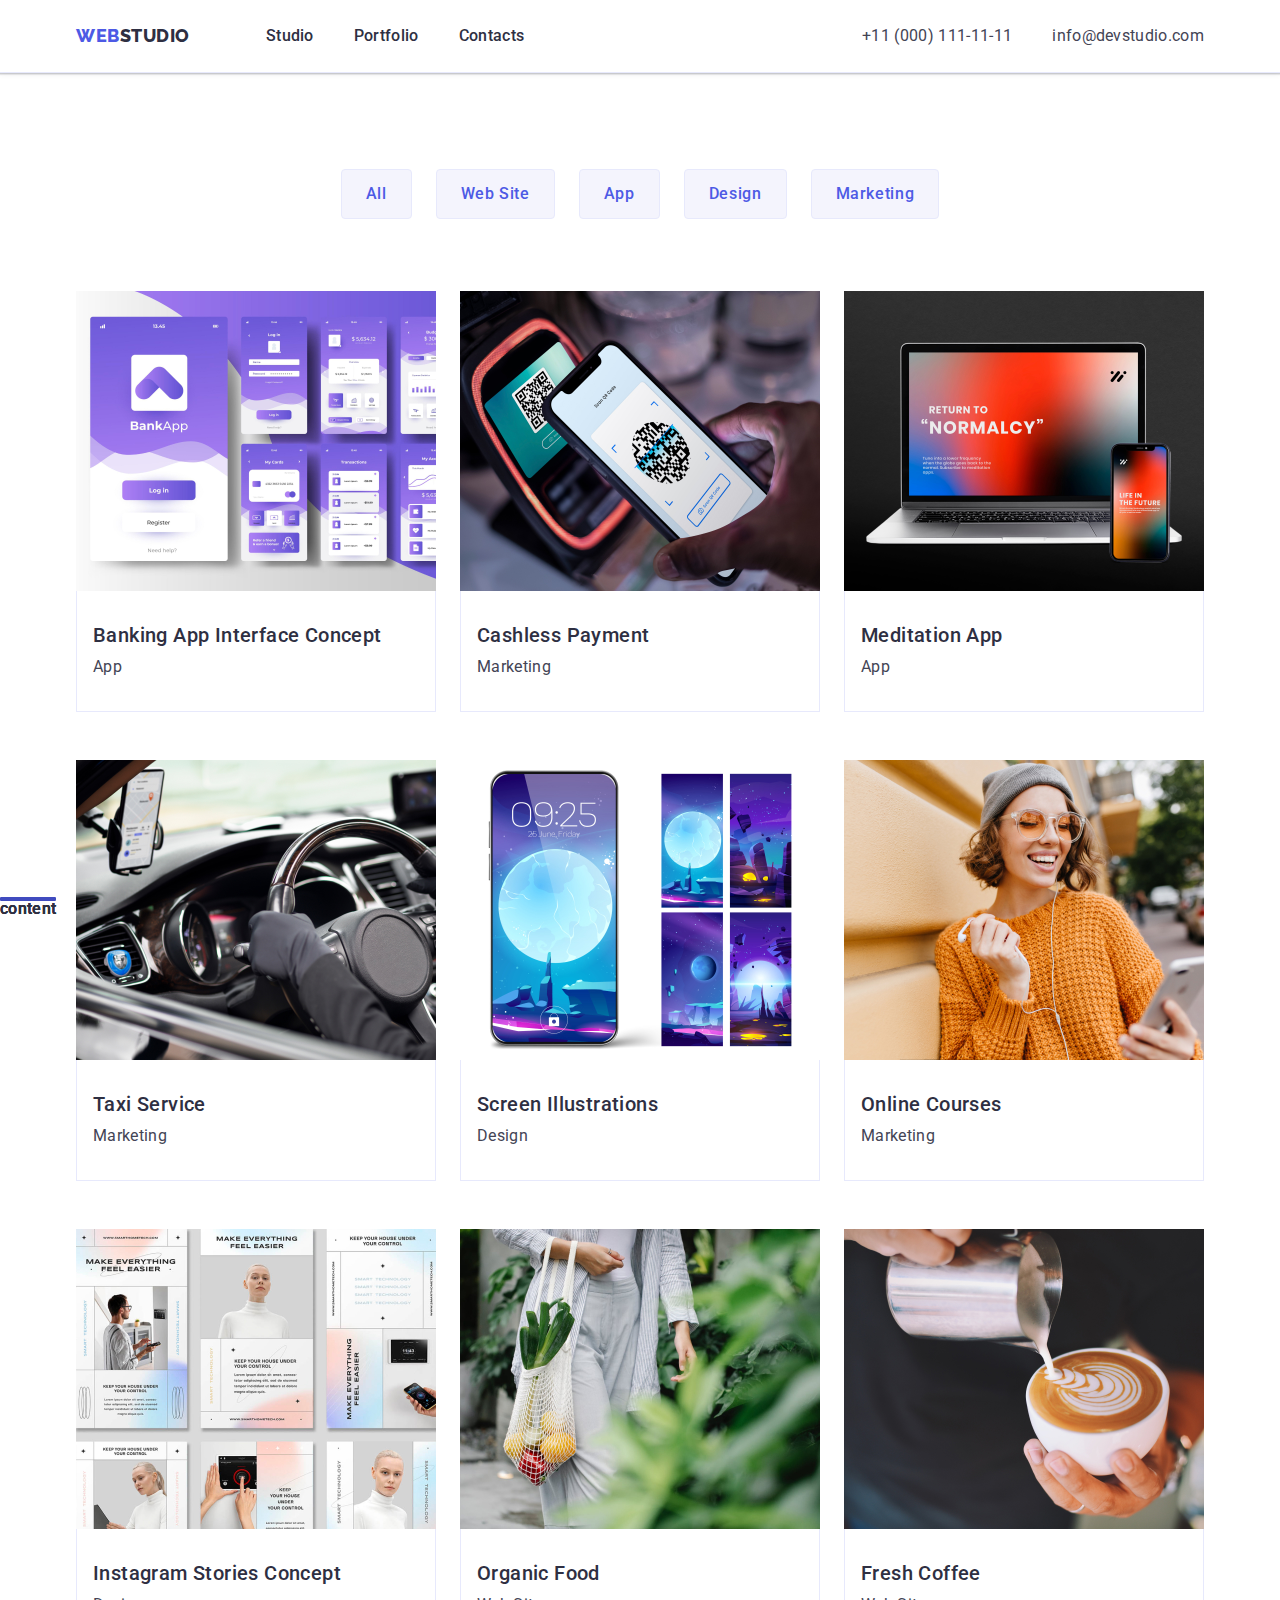
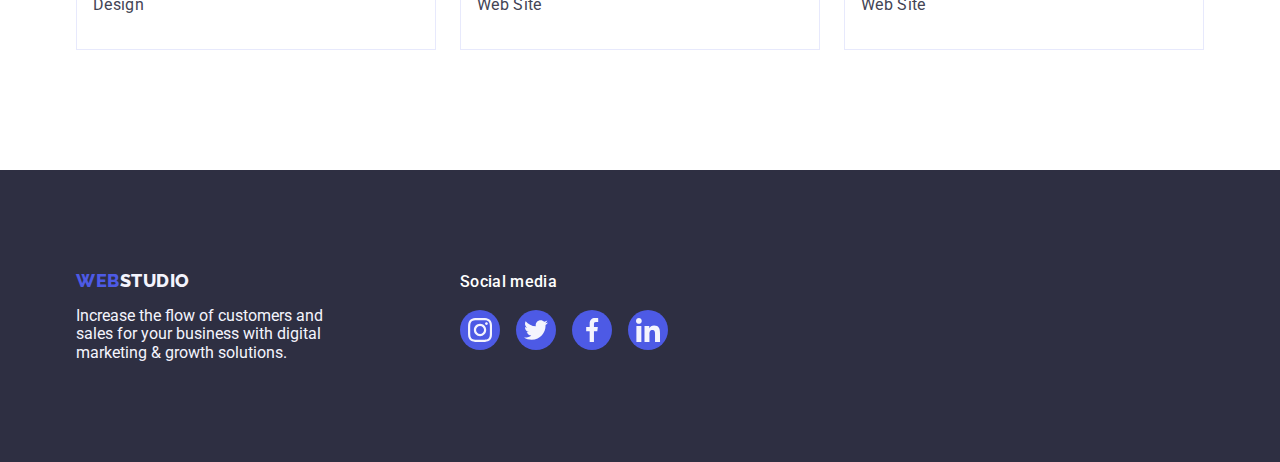
==== portfolio.html @ 979c7524 "Initial commit" ====
<!DOCTYPE html>
<html lang="en">
  <head>
    <meta charset="UTF-8" />
    <meta name="viewport" content="width=device-width, initial-scale=1.0" />
    <title>WebStudio</title>
    <link
      rel="stylesheet"
      href="https://cdnjs.cloudflare.com/ajax/libs/modern-normalize/1.0.0/modern-normalize.min.css"
    />
    <link rel="preconnect" href="https://fonts.googleapis.com" />
    <link rel="preconnect" href="https://fonts.gstatic.com" crossorigin />
    <link
      href="https://fonts.googleapis.com/css2?family=Raleway:wght@800&family=Roboto:wght@400;500;700;900&display=swap"
      rel="stylesheet"
    />
    <link rel="stylesheet" href="./css/styles.css" />
  </head>
  <body>
    <header class="header">
      <div class="header-box container">
        <nav class="navigation">
          <a class="logo link" href="./index.html"
            >Web<span class="logo-color">Studio</span></a
          >
          <ul class="navigation-menu list">
            <li>
              <a class="navigation-link link" href="./index.html">Studio</a>
            </li>
            <li>
              <a class="navigation-link link" href="./portfolio.html"
                >Portfolio</a
              >
            </li>
            <li><a class="navigation-link link" href="">Contacts</a></li>
          </ul>
        </nav>
        <address class="address-list">
          <ul class="address-menu list">
            <li>
              <a class="address-item link" href="tel:+110001111111"
                >+11 (000) 111-11-11</a
              >
            </li>
            <li>
              <a class="address-item link" href="mailto:info@devstudio.com"
                >info@devstudio.com</a
              >
            </li>
          </ul>
        </address>
      </div>
    </header>
    <main>
      <section class="galery">
        <div class="container">
          <h1 class="visually-hidden">Galery</h1>
          <ul class="button-list list">
            <li><button class="button" type="button">All</button></li>
            <li><button class="button" type="button">Web Site</button></li>
            <li><button class="button" type="button">App</button></li>
            <li><button class="button" type="button">Design</button></li>
            <li><button class="button" type="button">Marketing</button></li>
          </ul>
          <ul class="galery-list list">
            <li class="galery-foto">
              <a class="galery-link link" href="">
                <img
                  src="./images/banking-app-interface-concept.jpg"
                  alt="Banking App Interface Concept"
                  width="360"
                  height="300"
                />
                <div class="galery-info">
                  <h2 class="galery-about">Banking App Interface Concept</h2>
                  <p class="goals-text">App</p>
                </div>
              </a>
            </li>
            <li class="galery-foto">
              <a class="galery-link link" href="">
                <img
                  src="./images/cashless-payment.jpg"
                  alt="Cashless Payment"
                  width="360"
                  height="300"
                />
                <div class="galery-info">
                  <h2 class="galery-about">Cashless Payment</h2>
                  <p class="goals-text">Marketing</p>
                </div>
              </a>
            </li>
            <li class="galery-foto">
              <a class="galery-link link" href="">
                <img
                  src="./images/meditation-app.jpg"
                  alt="Meditation App"
                  width="360"
                  height="300"
                />
                <div class="galery-info">
                  <h2 class="galery-about">Meditation App</h2>
                  <p class="goals-text">App</p>
                </div>
              </a>
            </li>
            <li class="galery-foto">
              <a class="galery-link link" href="">
                <img
                  src="./images/taxi-service.jpg"
                  alt="Taxi Service"
                  width="360"
                  height="300"
                />
                <div class="galery-info">
                  <h2 class="galery-about">Taxi Service</h2>
                  <p class="goals-text">Marketing</p>
                </div>
              </a>
            </li>
            <li class="galery-foto">
              <a class="galery-link link" href="">
                <img
                  src="./images/screen-illustrations.jpg"
                  alt="Screen Illustrations"
                  width="360"
                  height="300"
                />
                <div class="galery-info">
                  <h2 class="galery-about">Screen Illustrations</h2>
                  <p class="goals-text">Design</p>
                </div>
              </a>
            </li>
            <li class="galery-foto">
              <a class="galery-link link" href="">
                <img
                  src="./images/online-courses.jpg"
                  alt="Online Courses"
                  width="360"
                  height="300"
                />
                <div class="galery-info">
                  <h2 class="galery-about">Online Courses</h2>
                  <p class="goals-text">Marketing</p>
                </div>
              </a>
            </li>
            <li class="galery-foto">
              <a class="galery-link link" href="">
                <img
                  src="./images/instagram-stories-concept.jpg"
                  alt="Instagram Stories Concept"
                  width="360"
                  height="300"
                />
                <div class="galery-info">
                  <h2 class="galery-about">Instagram Stories Concept</h2>
                  <p class="goals-text">Design</p>
                </div>
              </a>
            </li>
            <li class="galery-foto">
              <a class="galery-link link" href="">
                <img
                  src="./images/organic-food.jpg"
                  alt="Organic Food"
                  width="360"
                  height="300"
                />
                <div class="galery-info">
                  <h2 class="galery-about">Organic Food</h2>
                  <p class="goals-text">Web Site</p>
                </div>
              </a>
            </li>
            <li class="galery-foto">
              <a class="galery-link link" href="">
                <img
                  src="./images/fresh-coffee.jpg"
                  alt="Fresh Coffee"
                  width="360"
                  height="300"
                />
                <div class="galery-info">
                  <h2 class="galery-about">Fresh Coffee</h2>
                  <p class="goals-text">Web Site</p>
                </div>
              </a>
            </li>
          </ul>
        </div>
      </section>
    </main>
    <footer class="footer">
      <div class="footer-info container">
        <div class="footer-logo-container">
          <a class="footer-logo link" href="./index.html"
            >Web<span class="logo-color-footer">Studio</span></a
          >
          <p class="footer-text">
            Increase the flow of customers and sales for your business with
            digital marketing & growth solutions.
          </p>
        </div>
        <div>
          <p class="footer-social">Social media</p>
          <ul class="footer-social-list list">
            <li class="footer-social-item">
              <a class="footer-social-link" href="">
                <svg class="footer-social-logo" width="24" height="24">
                  <use href="./images/icons.svg#instagram"></use>
                </svg>
              </a>
            </li>
            <li class="footer-social-item">
              <a class="footer-social-link" href=""
                ><svg class="footer-social-logo" width="24" height="24">
                  <use href="./images/icons.svg#twitter"></use></svg
              ></a>
            </li>
            <li class="footer-social-item">
              <a class="footer-social-link" href=""
                ><svg class="footer-social-logo" width="24" height="24">
                  <use href="./images/icons.svg#facebook"></use></svg
              ></a>
            </li>
            <li class="footer-social-item">
              <a class="footer-social-link" href=""
                ><svg class="footer-social-logo" width="24" height="24">
                  <use href="./images/icons.svg#linkedin"></use></svg
              ></a>
            </li>
          </ul>
        </div>
      </div>
    </footer>
    <div>
      <script src="./js/modal.js"></script>
    </div>
  </body>
</html>
---- css/styles.css ----
:root {
  --primary-brand: #4d5ae5;
  --pressed-state: #404bbf;
  --dark-color: #2e2f42;
  --succes-color: #31d0aa;
  --text-color: #434455;
  --subtle-text-color: #8e8f99;
  --accent-color: #e7e9fc;
  --light-color: #f4f4fd;
  --hero-background: #2e2f42;
  --white-background: #ffffff;
  --modal-background: #fcfcfc;
}
body {
  font-family: "Roboto", sans-serif;
  color: var(--text-color);
  background-color: var(--white-background);
}
img {
  display: block;
}

h1,
h2,
h3,
h4,
h5,
h6,
p {
  margin: 0;
}

/*todo INDEX-PORTFOLIO HEADER */

.header {
  border-bottom: 1px solid var(--accent-color);
  padding-top: 24px;
  padding-bottom: 24px;
  box-shadow: 0px 2px 1px rgba(46, 47, 66, 0.08),
    0px 1px 1px rgba(46, 47, 66, 0.16), 0px 1px 6px rgba(46, 47, 66, 0.08);
}

.header-box {
  display: flex;
}
.container {
  width: 1158px;
  margin: 0 auto;
  padding: 0 15px;
}

.navigation {
  display: flex;
  align-items: center;
}

.navigation-menu {
  display: flex;
  gap: 40px;
}
.logo {
  font-family: "Raleway", sans-serif;
  font-weight: 800;
  font-size: 18px;
  line-height: 1.17;
  letter-spacing: 0.03em;
  text-transform: uppercase;
  color: var(--primary-brand);
  margin-right: 76px;
}

.logo-color {
  color: var(--dark-color);
}

.link {
  text-decoration: none;
}

.list {
  list-style: none;
  margin: 0;
  padding: 0;
}

.navigation-link {
  font-weight: 500;
  font-size: 16px;
  line-height: 1.5;
  letter-spacing: 0.02em;
  color: var(--dark-color);
  padding-top: 24px;
  padding-bottom: 24px;
}

.address-menu {
  display: flex;
  gap: 40px;
}
.navigation-link:hover,
.navigation-link:focus {
  color: var(--pressed-state);
}

.navigation-link::after {
  content: "content";
  position: absolute;
  left: 0;
  bottom: -1px;
  height: 4px;
  background-color: var(--pressed-state);
  border-radius: 2px;
  transition: 250ms;
  cubic-bezier: (0.4, 0, 0.2, 1);
}

.address-list {
  font-style: normal;
  margin-left: auto;
}
.address-item {
  font-size: 16px;
  line-height: 1.5;
  letter-spacing: 0.02em;
  color: var(--text-color);
}
.address-item:hover,
.address-item:focus {
  color: var(--pressed-state);
  transition: 250ms;
  cubic-bezier: (0.4, 0, 0.2, 1);
}

/*! INDEX MAIN */
/** HERO SECTION */

.hero {
  background-color: var(--hero-background);
  padding-top: 188px;
  padding-bottom: 188px;
  background-image: linear-gradient(
      rgba(46, 47, 66, 0.7),
      rgba(46, 47, 66, 0.7)
    ),
    url(../images/people-office.jpg);
  max-width: 1440px;
  background-repeat: no-repeat;
  background-position: center;
  background-size: cover;
  display: flex;
  margin: 0 auto;
}
.hero-text {
  font-size: 56px;
  line-height: 1.07;
  text-align: center;
  letter-spacing: 0.02em;
  color: var(--white-background);
  max-width: 496px;
  margin: 0 auto;
  margin-bottom: 48px;
}
.hero-button {
  background-color: var(--primary-brand);
  font-family: "Roboto", sans-serif;
  font-weight: 500;
  font-size: 16px;
  line-height: 1.5;
  letter-spacing: 0.04em;
  color: var(--white-background);
  cursor: pointer;
  display: block;
  min-width: 169px;
  height: 56px;
  border: none;
  border-radius: 4px;
  margin: 0 auto;
}

.hero-button:hover,
.hero-button:focus {
  background-color: var(--pressed-state);
  transition: 250ms;
  cubic-bezier: (0.4, 0, 0.2, 1);
}

/** GOALS SECTION */

.goals-section {
  padding-top: 120px;
  padding-bottom: 120px;
}
.visually-hidden {
  position: absolute;
  white-space: nowrap;
  width: 1px;
  height: 1px;
  overflow: hidden;
  border: 0;
  padding: 0;
  clip: rect(0 0 0 0);
  clip-path: inset(50%);
  margin: -1px;
}

.goals-list {
  display: flex;
  gap: 24px;
}

.goals-list-item {
  flex-basis: calc((100% - 3 * 24px) / 4);
}

.goals-item {
  font-weight: 500;
  font-size: 20px;
  line-height: 1.2;
  letter-spacing: 0.02em;
  color: var(--dark-color);
  margin-bottom: 8px;
}
.goals-text {
  font-size: 16px;
  line-height: 1.5;
  letter-spacing: 0.02em;
  color: var(--text-color);
}

.goals-logo {
  display: flex;
  align-items: center;
  justify-content: center;
  height: 112px;
  background-color: var(--light-color);
  border-radius: 4px;
  margin-bottom: 8px;
}

/** WORK SECTION */

.what-we-doing {
  padding-bottom: 120px;
}
.work {
  font-size: 36px;
  line-height: 1.11;
  text-align: center;
  letter-spacing: 0.02em;
  text-transform: capitalize;
  color: var(--dark-color);
  margin-bottom: 72px;
}

.work-list {
  display: flex;
  gap: 24px;
}

.work-item {
  flex-basis: calc((100% - 2 * 16px) / 3);
}
/** TEAM SECTION */

.team {
  background-color: var(--light-color);
  padding-top: 120px;
  padding-bottom: 120px;
}
.team-title {
  font-size: 36px;
  line-height: 1.11;
  text-align: center;
  letter-spacing: 0.02em;
  text-transform: capitalize;
  color: var(--dark-color);
  margin-bottom: 72px;
}

.team-list {
  display: flex;
  gap: 24px;
}
.team-member {
  background-color: var(--white-background);
  flex-basis: calc((100% - 72px) / 4);
  border-radius: 0px 0px 4px 4px;
  box-shadow: 0px 1px 6px rgba(46, 47, 66, 0.08),
    0px 1px 1px rgba(46, 47, 66, 0.16), 0px 2px 1px rgba(46, 47, 66, 0.08);
}

.member-info {
  padding: 32px 0 32px;
}
.name-member {
  font-weight: 500;
  font-size: 20px;
  line-height: 1.2;
  letter-spacing: 0.02em;
  color: var(--dark-color);
  text-align: center;
  margin-bottom: 8px;
}
.profession-member {
  font-size: 16px;
  line-height: 1.5;
  letter-spacing: 0.02em;
  color: var(--text-color);
  text-align: center;
}

.team-social {
  display: flex;
  justify-content: center;
  gap: 24px;
}

.social-logo {
  width: 40px;
  height: 40px;
}

.social-link {
  width: 100%;
  height: 100%;
  background-color: var(--primary-brand);
  border-radius: 50%;
  display: flex;
  align-items: center;
  justify-content: center;
}

.social-link:hover,
.social-link:focus {
  background-color: var(--pressed-state);
  transition: 250ms;
  cubic-bezier: (0.4, 0, 0.2, 1);
}

.logo-icon {
  fill: var(--light-color);
}

/** CUSTOMERS SECTION */

.customers {
  padding: 120px 0 120px;
}
.customers-header {
  font-size: 36px;
  line-height: 1.1;
  text-align: center;
  color: var(--dark-color);
  margin-bottom: 72px;
}

.customers-list {
  display: flex;
  gap: 24px;
}

.customer-item {
  width: calc((100% - 120px) / 6);
  height: 88px;
}

.customer-link {
  width: 100%;
  height: 100%;
  display: flex;
  align-items: center;
  justify-content: center;
  color: var(--subtle-text-color);
  border-radius: 4px;
  border: 1px solid var(--subtle-text-color);
}

.customer-link:hover,
.customer-link:focus {
  border-color: var(--pressed-state);
  color: var(--pressed-state);
  transition: 250ms;
  cubic-bezier: (0.4, 0, 0.2, 1);
}

.customer-logo {
  fill: currentColor;
}

/*todo INDEX-PORTFOLIO FOOTER */

.footer {
  background-color: var(--dark-color);
  padding-top: 100px;
  padding-bottom: 100px;
}

.footer-logo {
  font-family: "Raleway", sans-serif;
  font-weight: 800;
  font-size: 18px;
  line-height: 1.17;
  letter-spacing: 0.03em;
  text-transform: uppercase;
  color: var(--primary-brand);
  margin-right: 76px;
  margin-bottom: 16px;
  display: inline-block;
}
.logo-color-footer {
  color: var(--light-color);
}
.footer-text {
  color: var(--light-color);
  max-width: 264px;
}

.footer-info {
  display: flex;
  align-items: baseline;
  gap: 120px;
}

.footer-social {
  font-weight: 500;
  font-size: 16px;
  line-height: 1.5;
  letter-spacing: 0.02em;
  color: var(--white-background);
  margin-bottom: 16px;
}

.footer-social-list {
  display: flex;
  gap: 16px;
}

.footer-social-item {
  width: 40px;
  height: 40px;
}

.footer-social-link {
  width: 100%;
  height: 100%;
  background-color: var(--primary-brand);
  border-radius: 50%;
  display: flex;
  align-items: center;
  justify-content: center;
}

.footer-social-link:hover,
.footer-social-link:focus {
  background-color: var(--succes-color);
  transition: 250ms;
  cubic-bezier: (0.4, 0, 0.2, 1);
}

.footer-social-logo {
  fill: var(--light-color);
}

/*! PORTFOLIO MAIN */

.galery {
  padding-top: 96px;
  padding-bottom: 120px;
}

.button-list {
  display: flex;
  justify-content: center;
  gap: 24px;
  margin-bottom: 72px;
}
.button {
  font-family: "Roboto", sans-serif;
  font-weight: 500;
  font-size: 16px;
  line-height: 1.5;
  letter-spacing: 0.04em;
  color: var(--primary-brand);
  background-color: var(--light-color);
  cursor: pointer;
  padding: 12px 24px 12px 24px;
  border: 1px solid var(--accent-color);
  border-radius: 4px;
}
.button:hover,
.button:focus {
  color: var(--white-background);
  background-color: var(--pressed-state);
  border: 1px solid transparent;
  box-shadow: 0px 3px 1px rgba(0, 0, 0, 0.1), 0px 2px 1px rgba(0, 0, 0, 0.08),
    0px 2px 2px rgba(0, 0, 0, 0.12);
}
.galery-list {
  display: flex;
  flex-wrap: wrap;
  column-gap: 24px;
  row-gap: 48px;
}

.galery-foto {
  width: calc((100% - 2 * 24px) / 3);
}

.galery-link {
  display: block;
}

.galery-link:hover,
.galery-link:focus {
  box-shadow: 0px 1px 6px rgba(46, 47, 66, 0.08),
    0px 1px 1px rgba(46, 47, 66, 0.16), 0px 2px 1px rgba(46, 47, 66, 0.08);
}

.galery-info {
  padding: 32px 16px;
  border: 1px solid var(--accent-color);
  border-top: none;
}

.galery-about {
  font-weight: 500;
  font-size: 20px;
  line-height: 1.2;
  letter-spacing: 0.02em;
  color: var(--dark-color);
  margin-bottom: 8px;
}

/** MODAL */
.modal {
  position: fixed;
  top: 0;
  left: 0;
  width: 100%;
  height: 100%;
  background-color: rgba(46, 47, 66, 0.4);
  transition: opacity 250ms cubic-bezier(0.4, 0, 0.2, 1),
    visibility 250ms cubic-bezier(0.4, 0, 0.2, 1);
}
.is-hidden {
  opacity: 0;
  visibility: hidden;
  pointer-events: none;
}

.modal-script {
  position: absolute;
  top: 50%;
  left: 50%;
  transform: translate(-50%, -50%) scale(1);
  width: 408px;
  min-height: 584px;
  background: var(--modal-background);
  box-shadow: 0px 1px 1px rgba(0, 0, 0, 0.14), 0px 1px 3px rgba(0, 0, 0, 0.12),
    0px 2px 1px rgba(0, 0, 0, 0.2);
  border-radius: 4px;
  transition: transform 250ms cubic-bezier(0.4, 0, 0.2, 1);
}

.modal-button-close {
  position: absolute;
  top: 24px;
  right: 24px;
  width: 24px;
  height: 24px;
  border-radius: 50%;
  display: flex;
  align-items: center;
  justify-content: center;
  background-color: var(--accent-color);
  border: 1px solid rgba(0, 0, 0, 0.1);
  padding: 0;
  cursor: pointer;
  transition: background-color 250ms cubic-bezier(0.4, 0, 0.2, 1),
    border 250ms cubic-bezier(0.4, 0, 0.2, 1);
}

.modal-button-close:hover,
.modal-button-close:focus {
  background-color: var(--pressed-state);
  border: none;
}

.modal-button:hover,
.modal-button:focus {
  fill: var(--white-background);
}
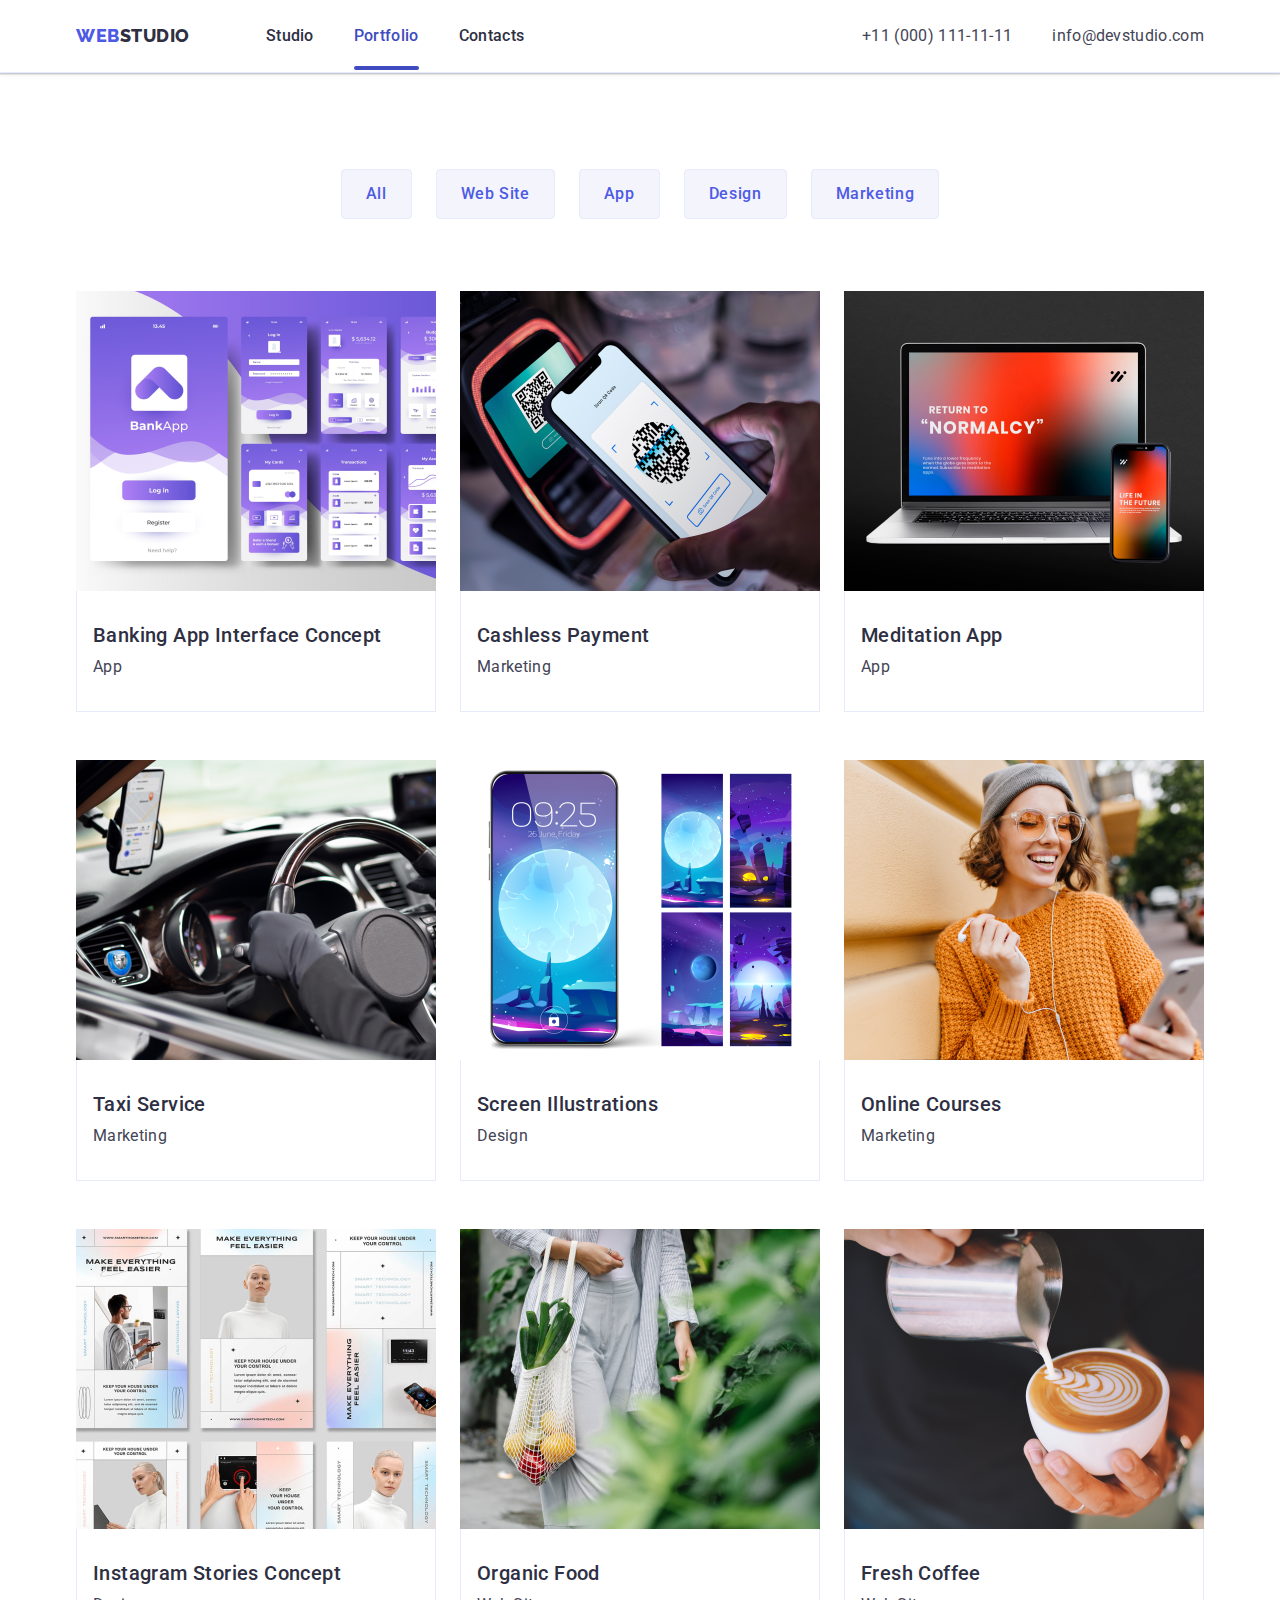
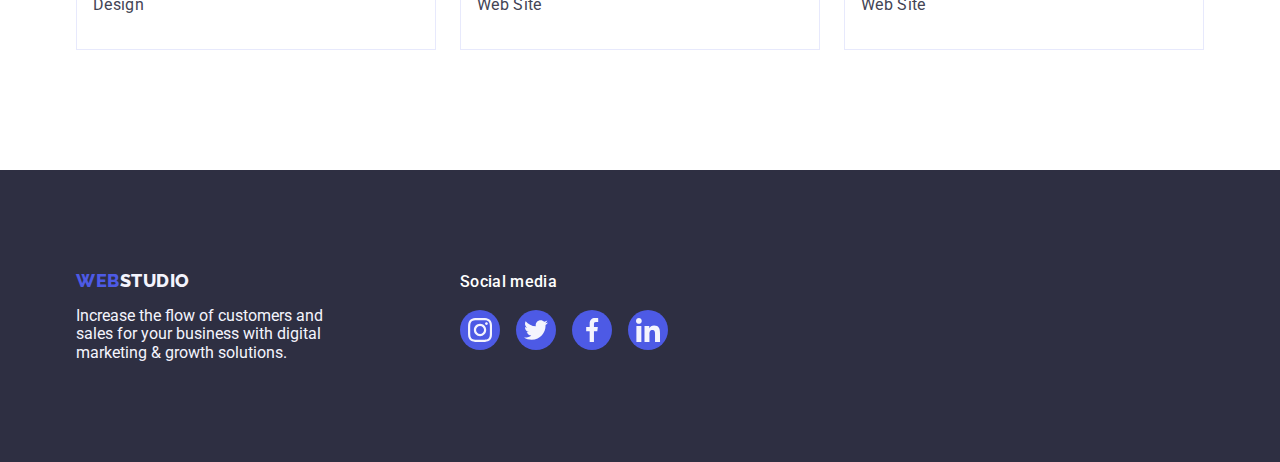
==== commit 050a274c: "correction of mistakes" ====
--- a/portfolio.html
+++ b/portfolio.html
@@ -28,7 +28,9 @@
               <a class="navigation-link link" href="./index.html">Studio</a>
             </li>
             <li>
-              <a class="navigation-link link" href="./portfolio.html"
+              <a
+                class="navigation-link current-page link"
+                href="./portfolio.html"
                 >Portfolio</a
               >
             </li>
--- a/css/styles.css
+++ b/css/styles.css
@@ -83,6 +83,14 @@
   padding: 0;
 }
 
+.navigation .link {
+  position: relative;
+}
+
+.navigation .current-page {
+  color: var(--pressed-state);
+}
+
 .navigation-link {
   font-weight: 500;
   font-size: 16px;
@@ -91,6 +99,7 @@
   color: var(--dark-color);
   padding-top: 24px;
   padding-bottom: 24px;
+  transition: color 250ms cubic-bezier(0.4, 0, 0.2, 1);
 }
 
 .address-menu {
@@ -102,16 +111,15 @@
   color: var(--pressed-state);
 }
 
-.navigation-link::after {
-  content: "content";
+.navigation .current-page::after {
+  content: "";
   position: absolute;
+  bottom: -1px;
   left: 0;
-  bottom: -1px;
+  width: 100%;
   height: 4px;
   background-color: var(--pressed-state);
   border-radius: 2px;
-  transition: 250ms;
-  cubic-bezier: (0.4, 0, 0.2, 1);
 }
 
 .address-list {
@@ -123,12 +131,11 @@
   line-height: 1.5;
   letter-spacing: 0.02em;
   color: var(--text-color);
+  transition: color 250ms cubic-bezier(0.4, 0, 0.2, 1);
 }
 .address-item:hover,
 .address-item:focus {
   color: var(--pressed-state);
-  transition: 250ms;
-  cubic-bezier: (0.4, 0, 0.2, 1);
 }
 
 /*! INDEX MAIN */
@@ -175,13 +182,12 @@
   border: none;
   border-radius: 4px;
   margin: 0 auto;
+  transition: background-color 250ms cubic-bezier(0.4, 0, 0.2, 1);
 }
 
 .hero-button:hover,
 .hero-button:focus {
   background-color: var(--pressed-state);
-  transition: 250ms;
-  cubic-bezier: (0.4, 0, 0.2, 1);
 }
 
 /** GOALS SECTION */
@@ -328,13 +334,12 @@
   display: flex;
   align-items: center;
   justify-content: center;
+  transition: background-color 250ms cubic-bezier(0.4, 0, 0.2, 1);
 }
 
 .social-link:hover,
 .social-link:focus {
   background-color: var(--pressed-state);
-  transition: 250ms;
-  cubic-bezier: (0.4, 0, 0.2, 1);
 }
 
 .logo-icon {
@@ -373,14 +378,14 @@
   color: var(--subtle-text-color);
   border-radius: 4px;
   border: 1px solid var(--subtle-text-color);
+  transition: border-color 250ms cubic-bezier(0.4, 0, 0.2, 1),
+    color 250ms cubic-bezier(0.4, 0, 0.2, 1);
 }
 
 .customer-link:hover,
 .customer-link:focus {
   border-color: var(--pressed-state);
   color: var(--pressed-state);
-  transition: 250ms;
-  cubic-bezier: (0.4, 0, 0.2, 1);
 }
 
 .customer-logo {
@@ -448,13 +453,12 @@
   display: flex;
   align-items: center;
   justify-content: center;
+  transition: background-color 250ms cubic-bezier(0.4, 0, 0.2, 1);
 }
 
 .footer-social-link:hover,
 .footer-social-link:focus {
   background-color: var(--succes-color);
-  transition: 250ms;
-  cubic-bezier: (0.4, 0, 0.2, 1);
 }
 
 .footer-social-logo {
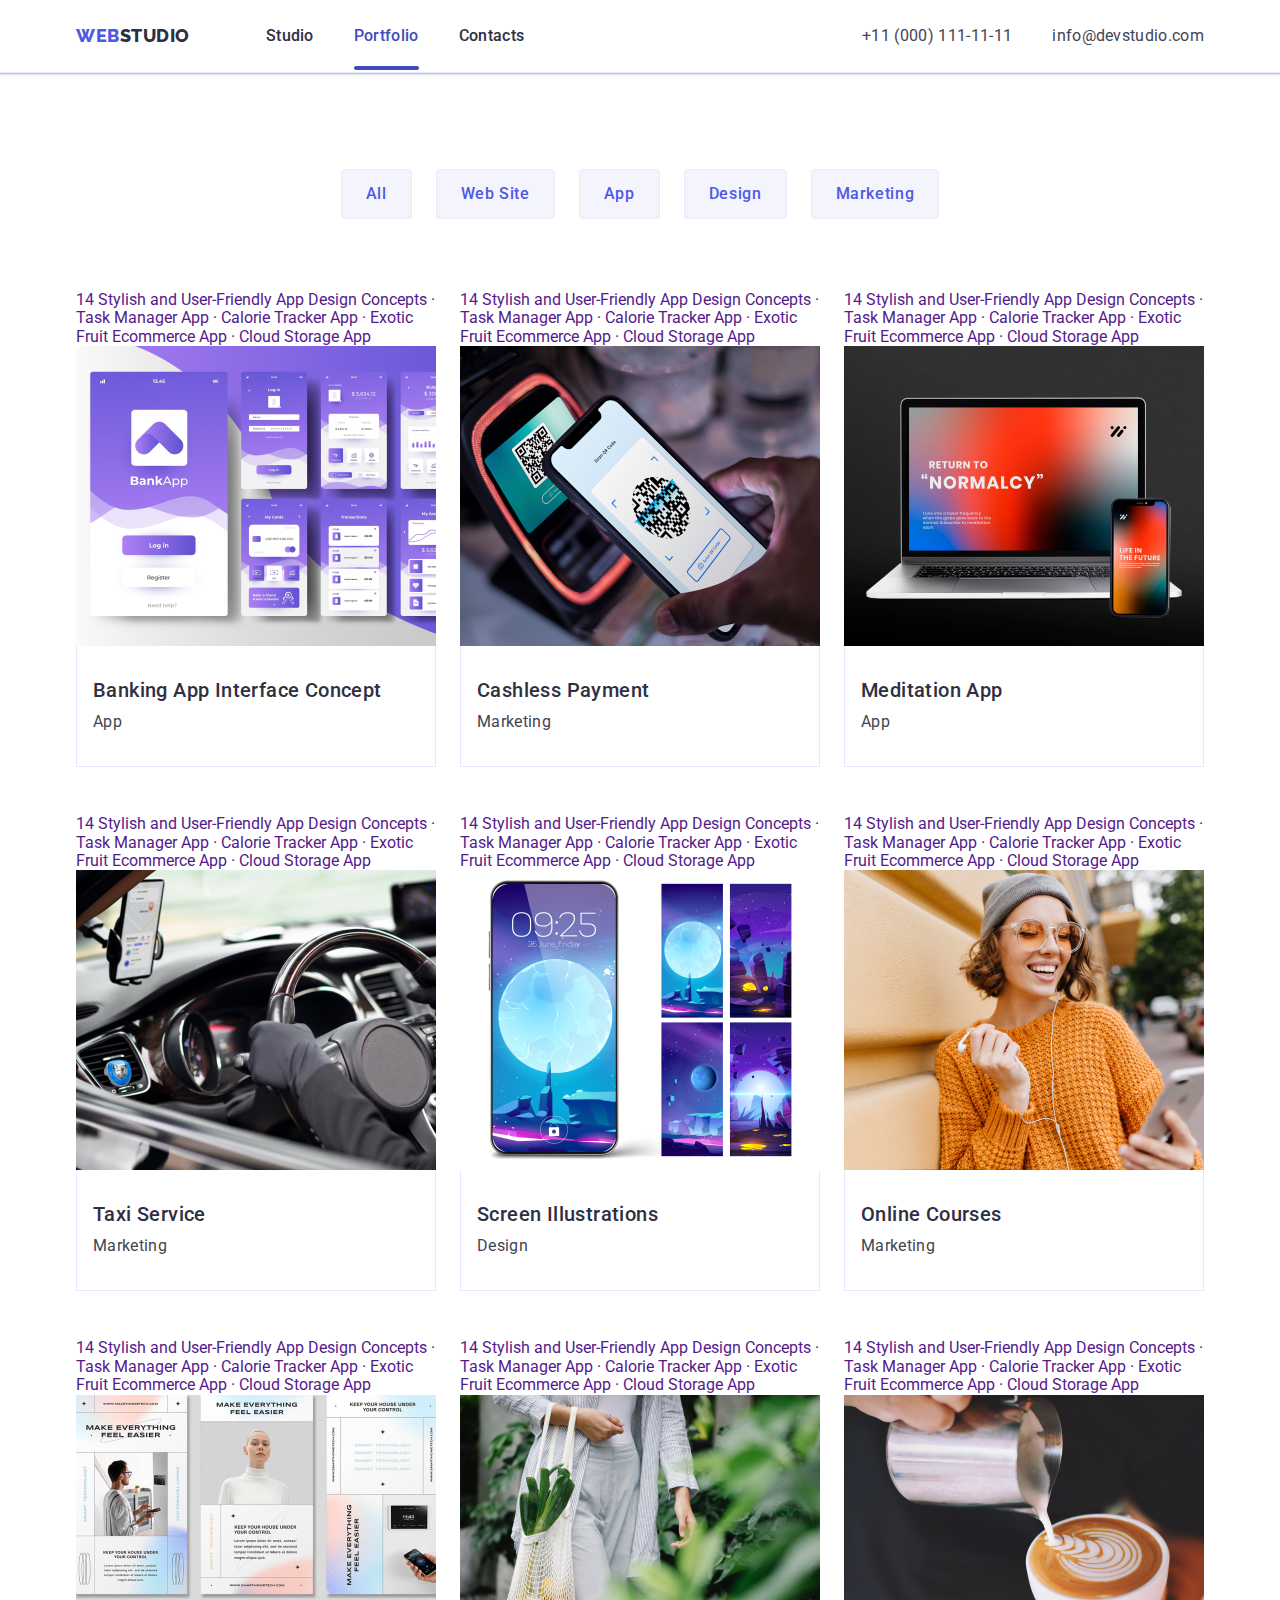
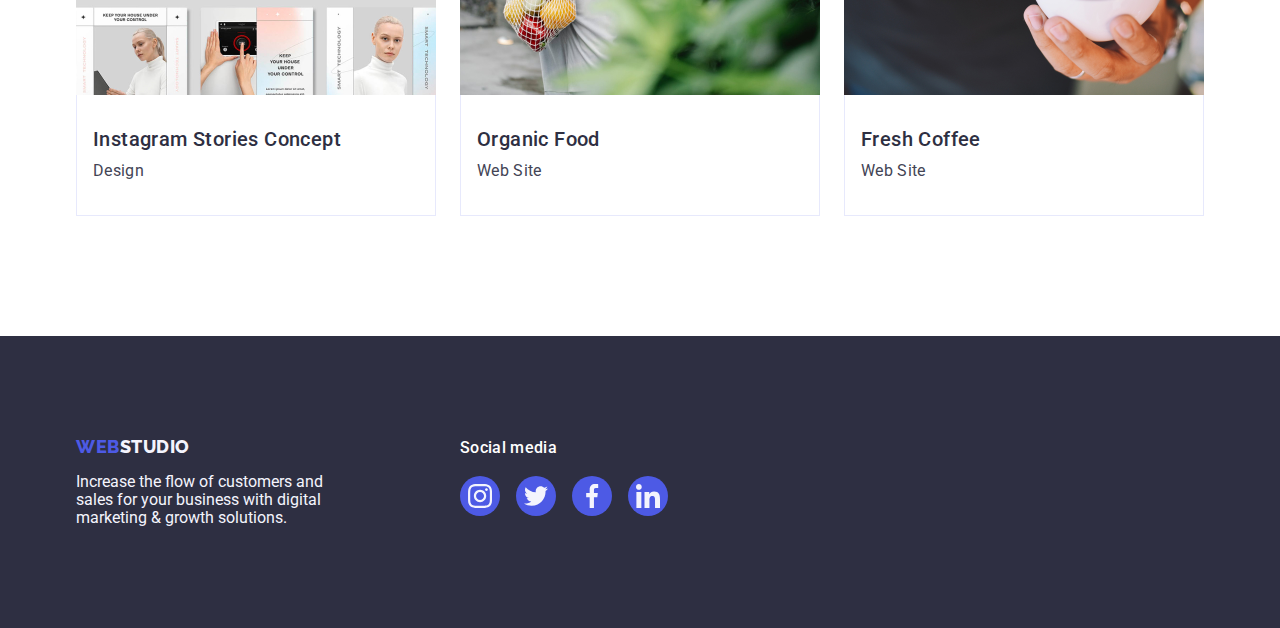
==== commit fcd71cda: "correction of mistakes 2" ====
--- a/portfolio.html
+++ b/portfolio.html
@@ -67,12 +67,19 @@
           <ul class="galery-list list">
             <li class="galery-foto">
               <a class="galery-link link" href="">
-                <img
-                  src="./images/banking-app-interface-concept.jpg"
-                  alt="Banking App Interface Concept"
-                  width="360"
-                  height="300"
-                />
+                <div class="overflow-container">
+                  <p class="overflow-text">
+                    14 Stylish and User-Friendly App Design Concepts · Task
+                    Manager App · Calorie Tracker App · Exotic Fruit Ecommerce
+                    App · Cloud Storage App
+                  </p>
+                  <img
+                    src="./images/banking-app-interface-concept.jpg"
+                    alt="Banking App Interface Concept"
+                    width="360"
+                    height="300"
+                  />
+                </div>
                 <div class="galery-info">
                   <h2 class="galery-about">Banking App Interface Concept</h2>
                   <p class="goals-text">App</p>
@@ -81,12 +88,19 @@
             </li>
             <li class="galery-foto">
               <a class="galery-link link" href="">
-                <img
-                  src="./images/cashless-payment.jpg"
-                  alt="Cashless Payment"
-                  width="360"
-                  height="300"
-                />
+                <div class="overflow-container">
+                  <p class="overflow-text">
+                    14 Stylish and User-Friendly App Design Concepts · Task
+                    Manager App · Calorie Tracker App · Exotic Fruit Ecommerce
+                    App · Cloud Storage App
+                  </p>
+                  <img
+                    src="./images/cashless-payment.jpg"
+                    alt="Cashless Payment"
+                    width="360"
+                    height="300"
+                  />
+                </div>
                 <div class="galery-info">
                   <h2 class="galery-about">Cashless Payment</h2>
                   <p class="goals-text">Marketing</p>
@@ -95,12 +109,19 @@
             </li>
             <li class="galery-foto">
               <a class="galery-link link" href="">
-                <img
-                  src="./images/meditation-app.jpg"
-                  alt="Meditation App"
-                  width="360"
-                  height="300"
-                />
+                <div class="overflow-container">
+                  <p class="overflow-text">
+                    14 Stylish and User-Friendly App Design Concepts · Task
+                    Manager App · Calorie Tracker App · Exotic Fruit Ecommerce
+                    App · Cloud Storage App
+                  </p>
+                  <img
+                    src="./images/meditation-app.jpg"
+                    alt="Meditation App"
+                    width="360"
+                    height="300"
+                  />
+                </div>
                 <div class="galery-info">
                   <h2 class="galery-about">Meditation App</h2>
                   <p class="goals-text">App</p>
@@ -109,12 +130,19 @@
             </li>
             <li class="galery-foto">
               <a class="galery-link link" href="">
-                <img
-                  src="./images/taxi-service.jpg"
-                  alt="Taxi Service"
-                  width="360"
-                  height="300"
-                />
+                <div class="overflow-container">
+                  <p class="overflow-text">
+                    14 Stylish and User-Friendly App Design Concepts · Task
+                    Manager App · Calorie Tracker App · Exotic Fruit Ecommerce
+                    App · Cloud Storage App
+                  </p>
+                  <img
+                    src="./images/taxi-service.jpg"
+                    alt="Taxi Service"
+                    width="360"
+                    height="300"
+                  />
+                </div>
                 <div class="galery-info">
                   <h2 class="galery-about">Taxi Service</h2>
                   <p class="goals-text">Marketing</p>
@@ -123,12 +151,19 @@
             </li>
             <li class="galery-foto">
               <a class="galery-link link" href="">
-                <img
-                  src="./images/screen-illustrations.jpg"
-                  alt="Screen Illustrations"
-                  width="360"
-                  height="300"
-                />
+                <div class="overflow-container">
+                  <p class="overflow-text">
+                    14 Stylish and User-Friendly App Design Concepts · Task
+                    Manager App · Calorie Tracker App · Exotic Fruit Ecommerce
+                    App · Cloud Storage App
+                  </p>
+                  <img
+                    src="./images/screen-illustrations.jpg"
+                    alt="Screen Illustrations"
+                    width="360"
+                    height="300"
+                  />
+                </div>
                 <div class="galery-info">
                   <h2 class="galery-about">Screen Illustrations</h2>
                   <p class="goals-text">Design</p>
@@ -137,12 +172,19 @@
             </li>
             <li class="galery-foto">
               <a class="galery-link link" href="">
-                <img
-                  src="./images/online-courses.jpg"
-                  alt="Online Courses"
-                  width="360"
-                  height="300"
-                />
+                <div class="overflow-container">
+                  <p class="overflow-text">
+                    14 Stylish and User-Friendly App Design Concepts · Task
+                    Manager App · Calorie Tracker App · Exotic Fruit Ecommerce
+                    App · Cloud Storage App
+                  </p>
+                  <img
+                    src="./images/online-courses.jpg"
+                    alt="Online Courses"
+                    width="360"
+                    height="300"
+                  />
+                </div>
                 <div class="galery-info">
                   <h2 class="galery-about">Online Courses</h2>
                   <p class="goals-text">Marketing</p>
@@ -151,12 +193,19 @@
             </li>
             <li class="galery-foto">
               <a class="galery-link link" href="">
-                <img
-                  src="./images/instagram-stories-concept.jpg"
-                  alt="Instagram Stories Concept"
-                  width="360"
-                  height="300"
-                />
+                <div class="overflow-container">
+                  <p class="overflow-text">
+                    14 Stylish and User-Friendly App Design Concepts · Task
+                    Manager App · Calorie Tracker App · Exotic Fruit Ecommerce
+                    App · Cloud Storage App
+                  </p>
+                  <img
+                    src="./images/instagram-stories-concept.jpg"
+                    alt="Instagram Stories Concept"
+                    width="360"
+                    height="300"
+                  />
+                </div>
                 <div class="galery-info">
                   <h2 class="galery-about">Instagram Stories Concept</h2>
                   <p class="goals-text">Design</p>
@@ -165,12 +214,19 @@
             </li>
             <li class="galery-foto">
               <a class="galery-link link" href="">
-                <img
-                  src="./images/organic-food.jpg"
-                  alt="Organic Food"
-                  width="360"
-                  height="300"
-                />
+                <div class="overflow-container">
+                  <p class="overflow-text">
+                    14 Stylish and User-Friendly App Design Concepts · Task
+                    Manager App · Calorie Tracker App · Exotic Fruit Ecommerce
+                    App · Cloud Storage App
+                  </p>
+                  <img
+                    src="./images/organic-food.jpg"
+                    alt="Organic Food"
+                    width="360"
+                    height="300"
+                  />
+                </div>
                 <div class="galery-info">
                   <h2 class="galery-about">Organic Food</h2>
                   <p class="goals-text">Web Site</p>
@@ -179,12 +235,19 @@
             </li>
             <li class="galery-foto">
               <a class="galery-link link" href="">
-                <img
-                  src="./images/fresh-coffee.jpg"
-                  alt="Fresh Coffee"
-                  width="360"
-                  height="300"
-                />
+                <div class="overflow-container">
+                  <p class="overflow-text">
+                    14 Stylish and User-Friendly App Design Concepts · Task
+                    Manager App · Calorie Tracker App · Exotic Fruit Ecommerce
+                    App · Cloud Storage App
+                  </p>
+                  <img
+                    src="./images/fresh-coffee.jpg"
+                    alt="Fresh Coffee"
+                    width="360"
+                    height="300"
+                  />
+                </div>
                 <div class="galery-info">
                   <h2 class="galery-about">Fresh Coffee</h2>
                   <p class="goals-text">Web Site</p>
--- a/css/styles.css
+++ b/css/styles.css
@@ -490,6 +490,10 @@
   padding: 12px 24px 12px 24px;
   border: 1px solid var(--accent-color);
   border-radius: 4px;
+  transition: color 250ms cubic-bezier(0.4, 0, 0.2, 1),
+    background-color 250ms cubic-bezier(0.4, 0, 0.2, 1),
+    border-color 250ms cubic-bezier(0.4, 0, 0.2, 1),
+    box-shadow 250ms cubic-bezier(0.4, 0, 0.2, 1);
 }
 .button:hover,
 .button:focus {
@@ -512,6 +516,7 @@
 
 .galery-link {
   display: block;
+  transition: box-shadow 250ms cubic-bezier(0.4, 0, 0.2, 1);
 }
 
 .galery-link:hover,
@@ -533,6 +538,31 @@
   letter-spacing: 0.02em;
   color: var(--dark-color);
   margin-bottom: 8px;
+}
+
+.overflow-container {
+  position: relative;
+  overflow: hidden;
+}
+
+.overflow-tex {
+  position: absolute;
+  top: 0;
+  font-size: 16px;
+  line-height: 1.5;
+  letter-spacing: 0.02em;
+  height: 100%;
+  width: 100%;
+  color: var(--light-color);
+  background-color: var(--primary-brand);
+  padding: 40px 32px;
+  transform: translateY(100%);
+  transition: transform 250ms cubic-bezier(0.4, 0, 0.2, 1);
+}
+
+.overflow-tex:hover,
+.overflow-tex:focus {
+  transform: translateY(0%);
 }
 
 /** MODAL */
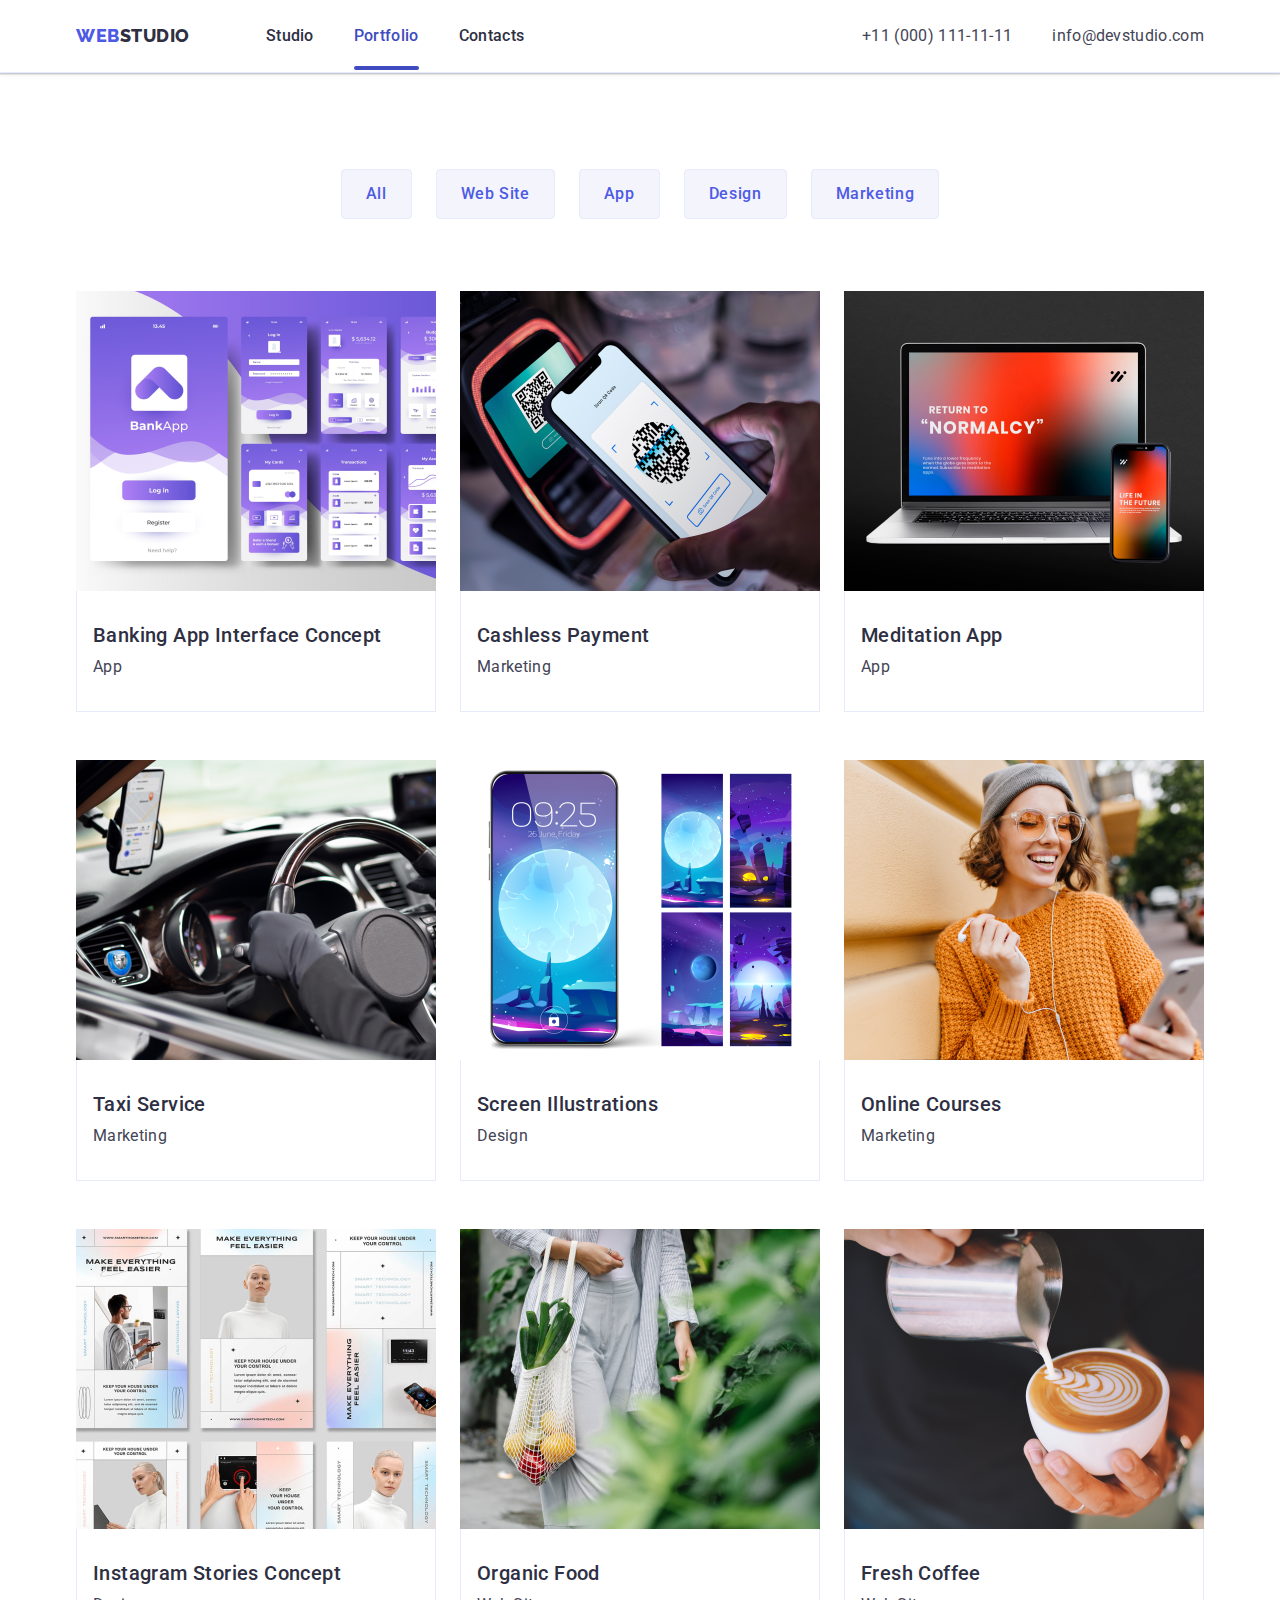
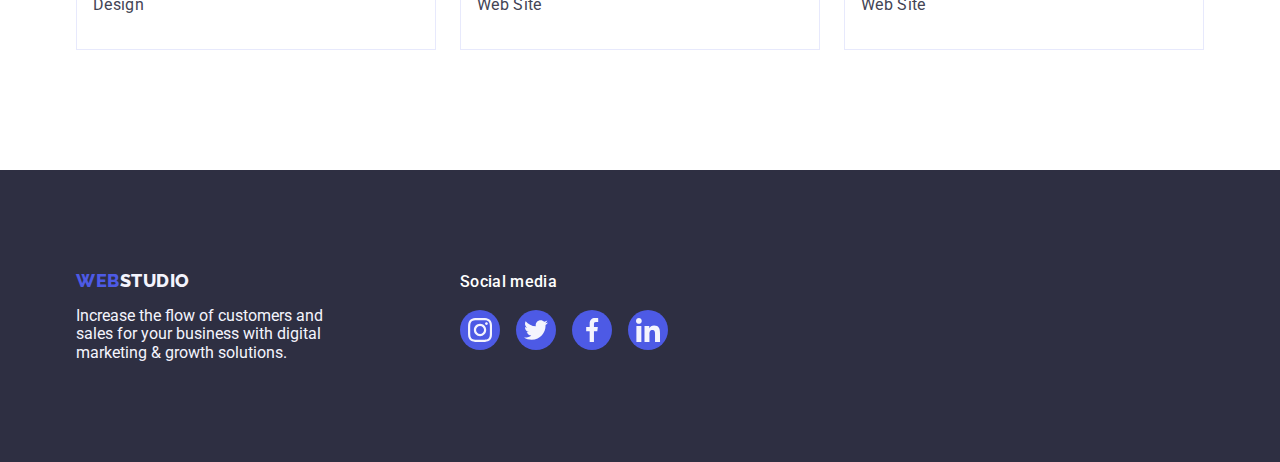
==== commit e261b644: "correction of mistakes 3" ====
--- a/portfolio.html
+++ b/portfolio.html
@@ -67,8 +67,8 @@
           <ul class="galery-list list">
             <li class="galery-foto">
               <a class="galery-link link" href="">
-                <div class="overflow-container">
-                  <p class="overflow-text">
+                <div class="overlay-container">
+                  <p class="overlay-text">
                     14 Stylish and User-Friendly App Design Concepts · Task
                     Manager App · Calorie Tracker App · Exotic Fruit Ecommerce
                     App · Cloud Storage App
@@ -88,8 +88,8 @@
             </li>
             <li class="galery-foto">
               <a class="galery-link link" href="">
-                <div class="overflow-container">
-                  <p class="overflow-text">
+                <div class="overlay-container">
+                  <p class="overlay-text">
                     14 Stylish and User-Friendly App Design Concepts · Task
                     Manager App · Calorie Tracker App · Exotic Fruit Ecommerce
                     App · Cloud Storage App
@@ -109,8 +109,8 @@
             </li>
             <li class="galery-foto">
               <a class="galery-link link" href="">
-                <div class="overflow-container">
-                  <p class="overflow-text">
+                <div class="overlay-container">
+                  <p class="overlay-text">
                     14 Stylish and User-Friendly App Design Concepts · Task
                     Manager App · Calorie Tracker App · Exotic Fruit Ecommerce
                     App · Cloud Storage App
@@ -130,8 +130,8 @@
             </li>
             <li class="galery-foto">
               <a class="galery-link link" href="">
-                <div class="overflow-container">
-                  <p class="overflow-text">
+                <div class="overlay-container">
+                  <p class="overlay-text">
                     14 Stylish and User-Friendly App Design Concepts · Task
                     Manager App · Calorie Tracker App · Exotic Fruit Ecommerce
                     App · Cloud Storage App
@@ -151,8 +151,8 @@
             </li>
             <li class="galery-foto">
               <a class="galery-link link" href="">
-                <div class="overflow-container">
-                  <p class="overflow-text">
+                <div class="overlay-container">
+                  <p class="overlay-text">
                     14 Stylish and User-Friendly App Design Concepts · Task
                     Manager App · Calorie Tracker App · Exotic Fruit Ecommerce
                     App · Cloud Storage App
@@ -172,8 +172,8 @@
             </li>
             <li class="galery-foto">
               <a class="galery-link link" href="">
-                <div class="overflow-container">
-                  <p class="overflow-text">
+                <div class="overlay-container">
+                  <p class="overlay-text">
                     14 Stylish and User-Friendly App Design Concepts · Task
                     Manager App · Calorie Tracker App · Exotic Fruit Ecommerce
                     App · Cloud Storage App
@@ -193,8 +193,8 @@
             </li>
             <li class="galery-foto">
               <a class="galery-link link" href="">
-                <div class="overflow-container">
-                  <p class="overflow-text">
+                <div class="overlay-container">
+                  <p class="overlay-text">
                     14 Stylish and User-Friendly App Design Concepts · Task
                     Manager App · Calorie Tracker App · Exotic Fruit Ecommerce
                     App · Cloud Storage App
@@ -214,8 +214,8 @@
             </li>
             <li class="galery-foto">
               <a class="galery-link link" href="">
-                <div class="overflow-container">
-                  <p class="overflow-text">
+                <div class="overlay-container">
+                  <p class="overlay-text">
                     14 Stylish and User-Friendly App Design Concepts · Task
                     Manager App · Calorie Tracker App · Exotic Fruit Ecommerce
                     App · Cloud Storage App
@@ -235,8 +235,8 @@
             </li>
             <li class="galery-foto">
               <a class="galery-link link" href="">
-                <div class="overflow-container">
-                  <p class="overflow-text">
+                <div class="overlay-container">
+                  <p class="overlay-text">
                     14 Stylish and User-Friendly App Design Concepts · Task
                     Manager App · Calorie Tracker App · Exotic Fruit Ecommerce
                     App · Cloud Storage App
--- a/css/styles.css
+++ b/css/styles.css
@@ -519,12 +519,6 @@
   transition: box-shadow 250ms cubic-bezier(0.4, 0, 0.2, 1);
 }
 
-.galery-link:hover,
-.galery-link:focus {
-  box-shadow: 0px 1px 6px rgba(46, 47, 66, 0.08),
-    0px 1px 1px rgba(46, 47, 66, 0.16), 0px 2px 1px rgba(46, 47, 66, 0.08);
-}
-
 .galery-info {
   padding: 32px 16px;
   border: 1px solid var(--accent-color);
@@ -540,12 +534,12 @@
   margin-bottom: 8px;
 }
 
-.overflow-container {
+.overlay-container {
   position: relative;
   overflow: hidden;
 }
 
-.overflow-tex {
+.overlay-text {
   position: absolute;
   top: 0;
   font-size: 16px;
@@ -560,8 +554,10 @@
   transition: transform 250ms cubic-bezier(0.4, 0, 0.2, 1);
 }
 
-.overflow-tex:hover,
-.overflow-tex:focus {
+.galery-link:hover .overlay-text,
+.galery-link:focus .overlay-text {
+  box-shadow: 0px 1px 6px rgba(46, 47, 66, 0.08),
+    0px 1px 1px rgba(46, 47, 66, 0.16), 0px 2px 1px rgba(46, 47, 66, 0.08);
   transform: translateY(0%);
 }
 
